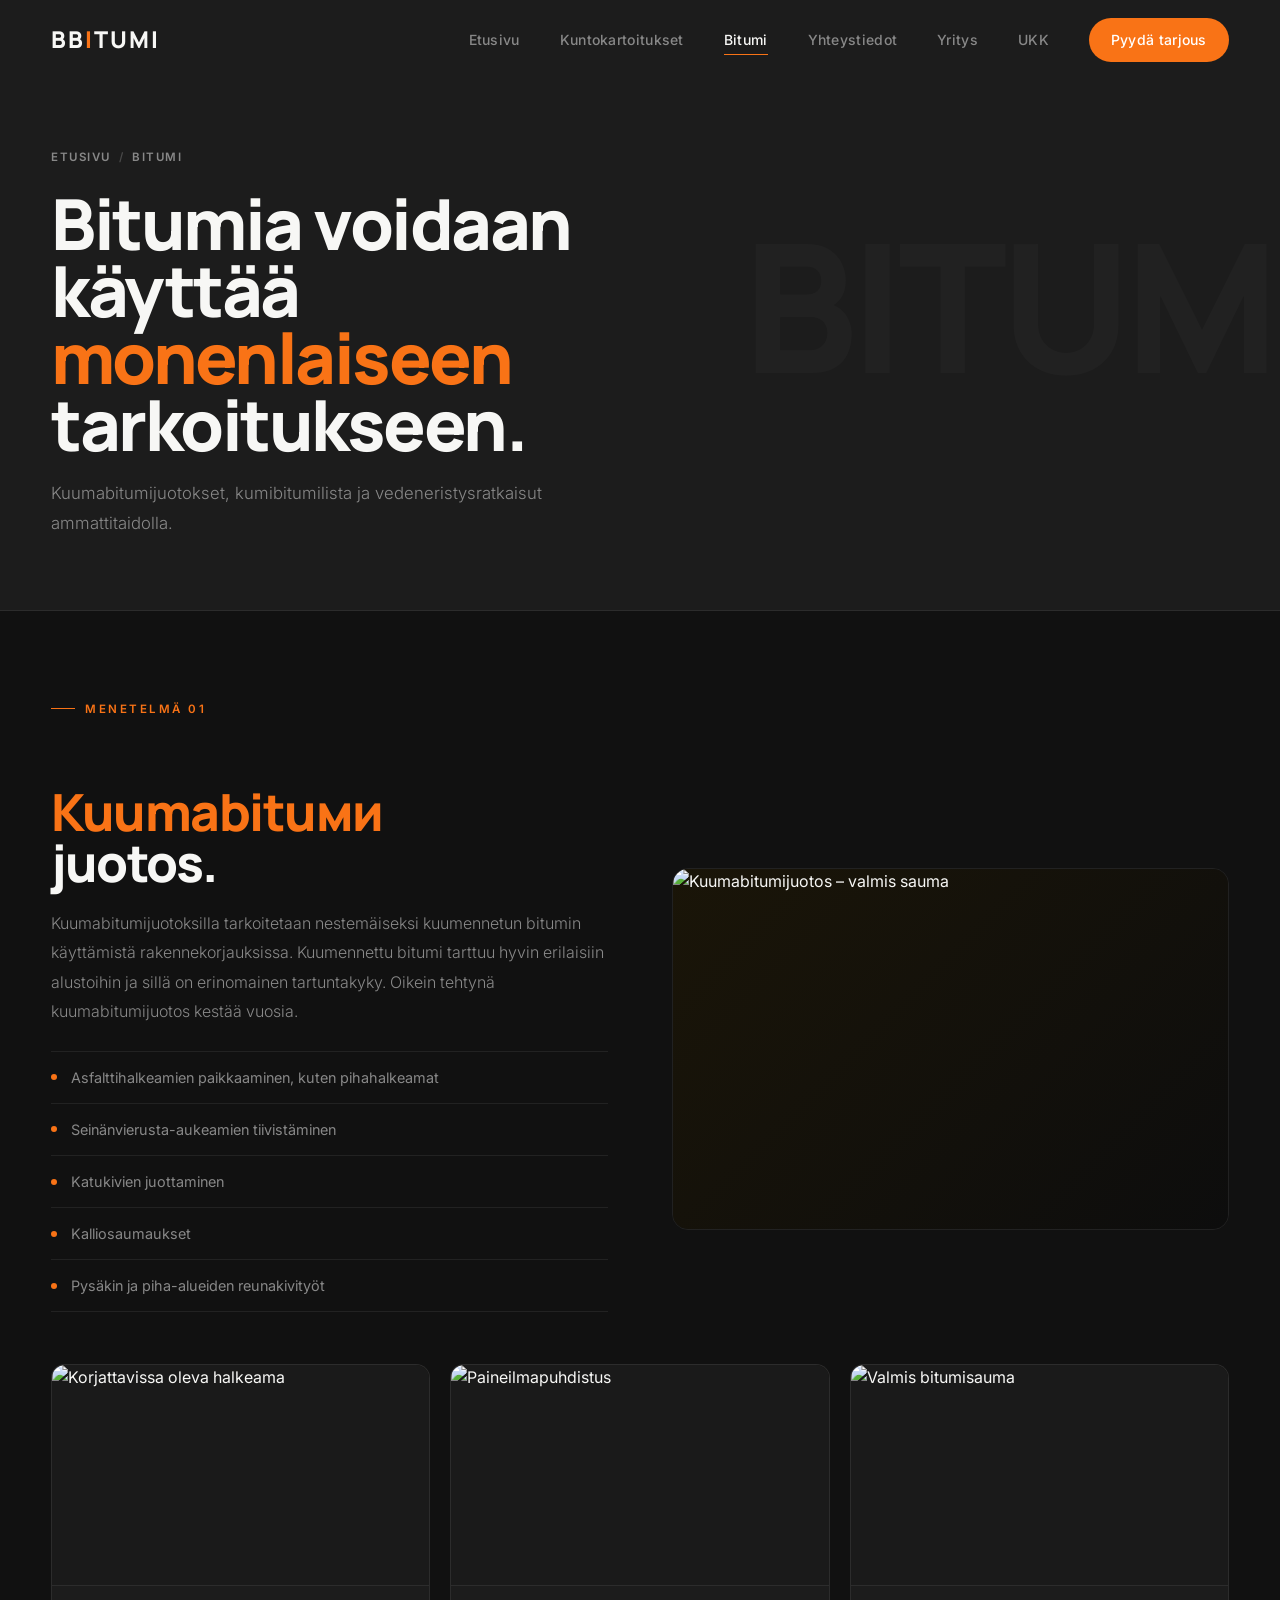
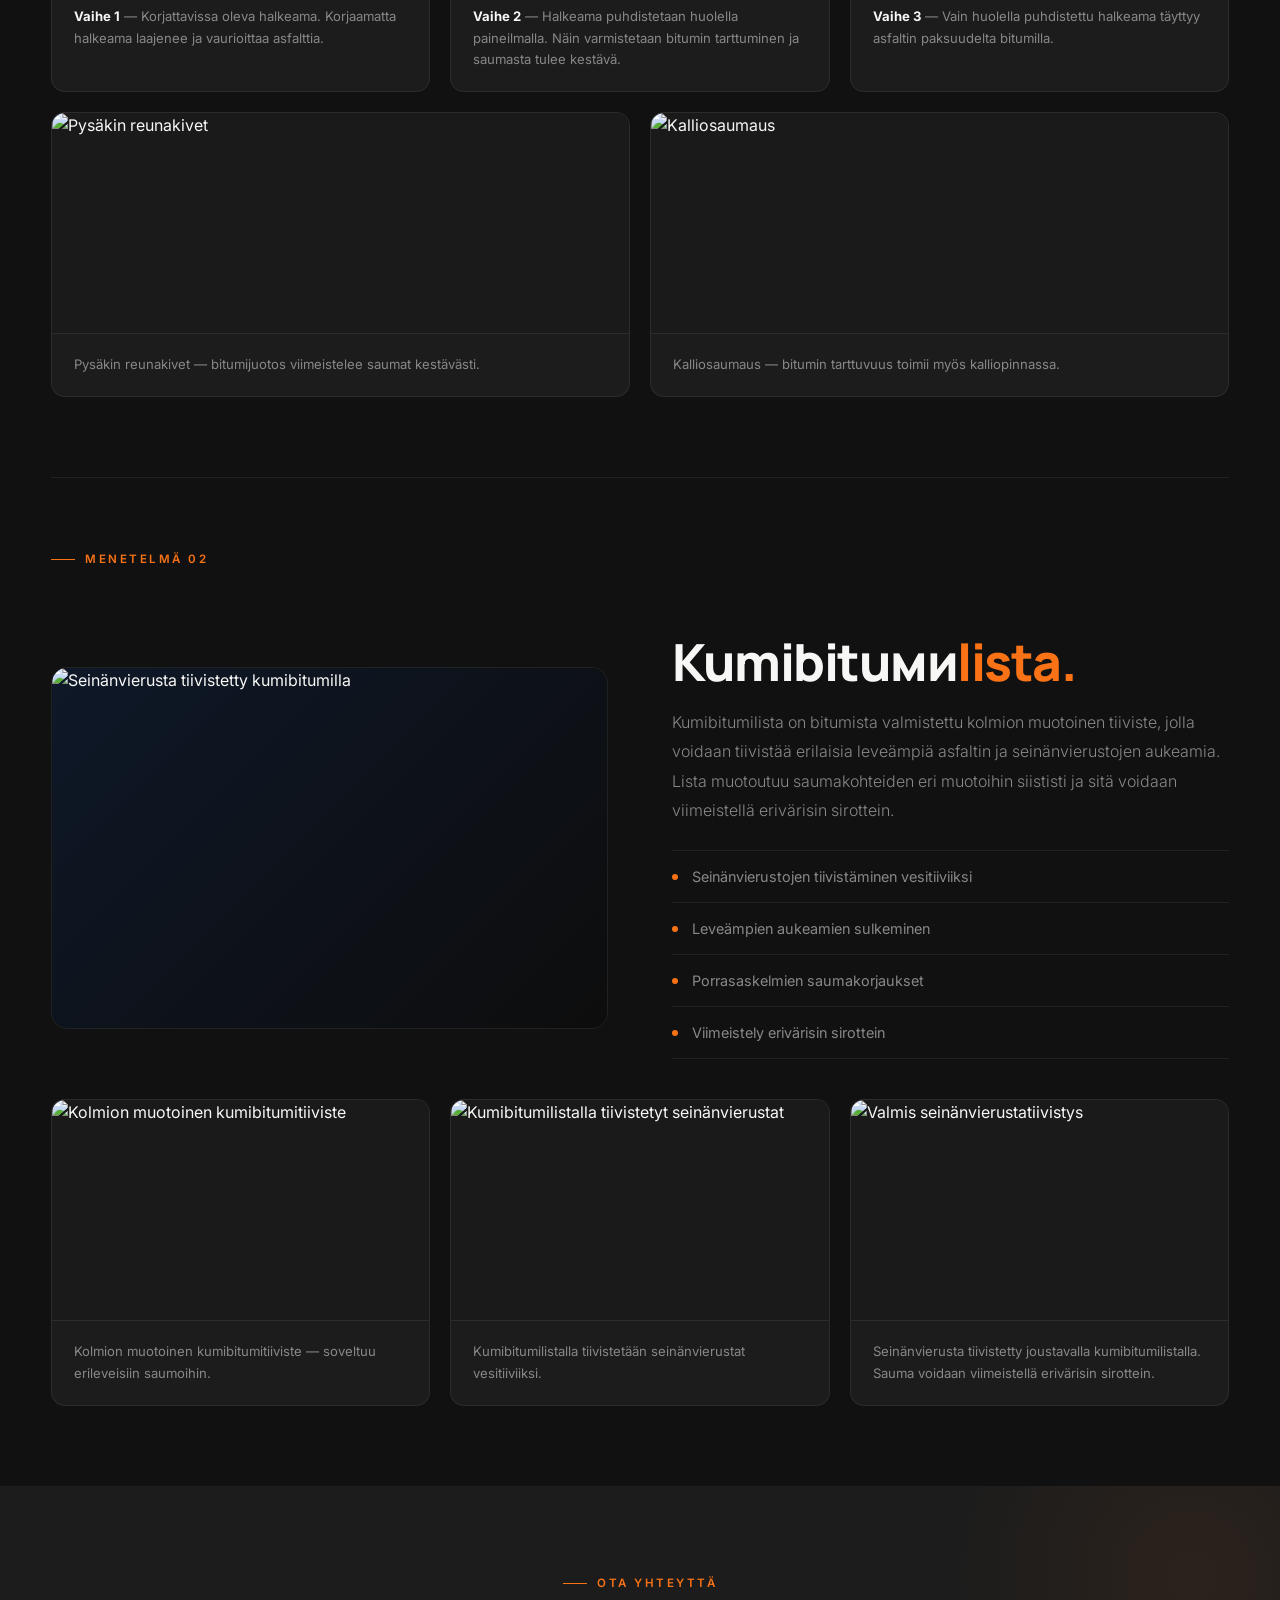
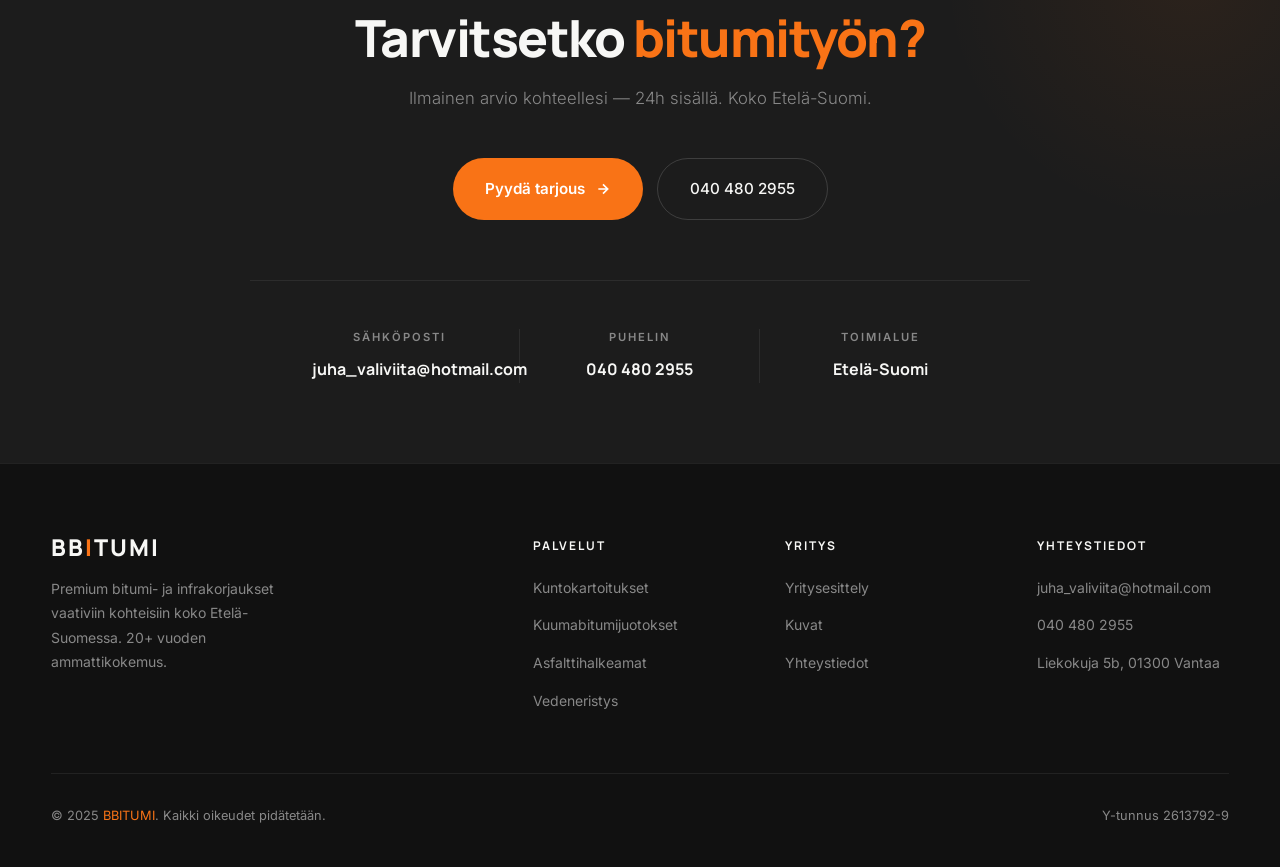
==== bitumi.html @ bae57456 "fix: link style.css in index.html, add UKK to all navbars Co-Authored-By: Claude Sonnet 4.6 <noreply" ====
<!DOCTYPE html>
<html lang="fi">
<head>
  <meta charset="UTF-8" />
  <meta name="viewport" content="width=device-width, initial-scale=1.0" />
  <meta name="description" content="Bitumi – kuumabitumijuotokset, kumibitumilista ja vedeneristysratkaisut. B. Bitumi Oy, Vantaa." />
  <title>Bitumi | BBITUMI</title>
  <link rel="preconnect" href="https://fonts.googleapis.com">
  <link rel="preconnect" href="https://fonts.gstatic.com" crossorigin>
  <link href="https://fonts.googleapis.com/css2?family=Inter:ital,wght@0,300;0,400;0,500;0,600;1,300&family=Manrope:wght@600;700;800;900&display=swap" rel="stylesheet">
  <link rel="stylesheet" href="style.css">
  <style>
    .process-grid {
      display: grid;
      grid-template-columns: repeat(3, 1fr);
      gap: 20px;
      margin-top: 52px;
    }
    .process-card {
      border-radius: 14px;
      overflow: hidden;
      border: 1px solid var(--border);
      background: var(--bg2);
      transition: border-color var(--t), transform .6s var(--ease);
    }
    .process-card:hover {
      border-color: var(--border-warm);
      transform: translateY(-4px);
    }
    .process-img {
      height: 220px;
      overflow: hidden;
      background: linear-gradient(135deg,#1a1508,#111);
    }
    .process-img img {
      width:100%; height:100%; object-fit:cover;
      transition: transform .7s var(--ease);
    }
    .process-card:hover .process-img img { transform: scale(1.05); }
    .process-caption {
      padding: 20px 22px;
      font-size: .82rem;
      color: var(--muted);
      line-height: 1.65;
      border-top: 1px solid var(--border);
    }

    .two-img { display:grid; grid-template-columns:1fr 1fr; gap:20px; margin-top:20px; }

    .method-section { margin-top: 80px; padding-top: 64px; border-top: 1px solid var(--border); }
    .method-section:first-child { margin-top:0; padding-top:0; border-top:none; }

    .method-grid { display:grid; grid-template-columns:1fr 1fr; gap:64px; align-items:center; margin-top:48px; }
    .method-grid.flip { direction:rtl; }
    .method-grid.flip > * { direction:ltr; }

    .method-text p {
      font-size:1rem; color:var(--muted); line-height:1.85; font-weight:300; margin-top:20px;
    }
    .method-uses {
      margin-top: 24px;
      display: flex;
      flex-direction: column;
      gap: 0;
    }
    .method-use-item {
      display: flex;
      align-items: center;
      gap: 14px;
      padding: 14px 0;
      border-bottom: 1px solid var(--border);
      font-size: .9rem;
      color: var(--muted);
    }
    .method-use-item:first-child { border-top: 1px solid var(--border); }
    .method-use-item::before {
      content: '';
      display: block;
      width: 6px;
      height: 6px;
      min-width: 6px;
      background: var(--accent);
      border-radius: 50%;
    }

    .method-img-wrap {
      border-radius: 16px;
      overflow: hidden;
      border: 1px solid var(--border);
    }
    .method-img-wrap img {
      width:100%; height:360px; object-fit:cover;
      transition: transform .7s var(--ease);
    }
    .method-img-wrap:hover img { transform: scale(1.03); }

    @media(max-width:768px) {
      .process-grid { grid-template-columns:1fr; }
      .two-img { grid-template-columns:1fr; }
      .method-grid { grid-template-columns:1fr; gap:32px; }
      .method-grid.flip { direction:ltr; }
    }
  </style>
</head>
<body>

  <nav class="navbar" id="navbar">
    <div class="container nav-inner">
      <a href="index.html" class="logo">BB<span class="o">I</span>TUMI</a>
      <div class="nav-links">
        <a href="index.html">Etusivu</a>
        <a href="kuntokartoitukset.html">Kuntokartoitukset</a>
        <a href="bitumi.html" class="active">Bitumi</a>
        <a href="yhteystiedot.html">Yhteystiedot</a>
        <a href="yritys.html">Yritys</a>
        <a href="index.html#ukk">UKK</a>
        <a href="yhteystiedot.html" class="nav-cta">Pyydä tarjous</a>
      </div>
      <div class="hamburger" id="ham"><span></span><span></span><span></span></div>
    </div>
  </nav>
  <div class="mob-menu" id="mobMenu">
    <a href="index.html">Etusivu</a>
    <a href="kuntokartoitukset.html">Kuntokartoitukset</a>
    <a href="bitumi.html" class="active">Bitumi</a>
    <a href="yhteystiedot.html">Yhteystiedot</a>
    <a href="yritys.html">Yritys</a>
    <a href="index.html#ukk">UKK</a>
    <a href="kuvat.html">Kuvat</a>
    <a href="yhteystiedot.html" class="mob-cta">Pyydä tarjous</a>
  </div>

  <!-- PAGE HERO -->
  <section class="page-hero">
    <div class="page-hero-bg" aria-hidden="true">BITUMI</div>
    <div class="container">
      <div class="breadcrumb reveal"><a href="index.html">Etusivu</a><span class="sep">/</span><span>Bitumi</span></div>
      <h1 class="reveal d1">Bitumia voidaan käyttää<br><span class="hl">monenlaiseen</span> tarkoitukseen.</h1>
      <p class="page-hero-sub reveal d2">Kuumabitumijuotokset, kumibitumilista ja vedeneristysratkaisut ammattitaidolla.</p>
    </div>
  </section>

  <!-- KUUMABITUMIJUOTOS -->
  <section class="sec">
    <div class="container">

      <div class="method-section">
        <div class="section-label reveal">Menetelmä 01</div>
        <div class="method-grid">
          <div class="method-text">
            <h2 class="section-h reveal d1"><span class="hl">Kuumabituми</span><br>juotos.</h2>
            <p class="reveal d2">
              Kuumabitumijuotoksilla tarkoitetaan nestemäiseksi kuumennetun bitumin käyttämistä rakennekorjauksissa. Kuumennettu bitumi tarttuu hyvin erilaisiin alustoihin ja sillä on erinomainen tartuntakyky. Oikein tehtynä kuumabitumijuotos kestää vuosia.
            </p>
            <div class="method-uses reveal d3">
              <div class="method-use-item">Asfalttihalkeamien paikkaaminen, kuten pihahalkeamat</div>
              <div class="method-use-item">Seinänvierusta-aukeamien tiivistäminen</div>
              <div class="method-use-item">Katukivien juottaminen</div>
              <div class="method-use-item">Kalliosaumaukset</div>
              <div class="method-use-item">Pysäkin ja piha-alueiden reunakivityöt</div>
            </div>
          </div>
          <div class="reveal-right d1">
            <div class="method-img-wrap">
              <img src="https://www.bbitumi.fi/files/bbitumi.palvelee.fi/Bitumi_sauma"
                   alt="Kuumabitumijuotos – valmis sauma"
                   onerror="this.style.background='linear-gradient(135deg,#1a1508,#0d0d0d)';this.removeAttribute('src')">
            </div>
          </div>
        </div>

        <!-- Prosessikuvat -->
        <div class="process-grid">
          <div class="process-card reveal">
            <div class="process-img">
              <img src="https://www.bbitumi.fi/files/bbitumi.palvelee.fi/kuvat/Uudet_kuvatUusi_kansio/WP_20140923_001.jpg"
                   alt="Korjattavissa oleva halkeama"
                   onerror="this.style.background='#1a1a1a';this.removeAttribute('src')">
            </div>
            <div class="process-caption"><strong style="color:var(--cream)">Vaihe 1</strong> — Korjattavissa oleva halkeama. Korjaamatta halkeama laajenee ja vaurioittaa asfalttia.</div>
          </div>
          <div class="process-card reveal d1">
            <div class="process-img">
              <img src="https://www.bbitumi.fi/files/bbitumi.palvelee.fi/Paineilma_puhallus"
                   alt="Paineilmapuhdistus"
                   onerror="this.style.background='#1a1a1a';this.removeAttribute('src')">
            </div>
            <div class="process-caption"><strong style="color:var(--cream)">Vaihe 2</strong> — Halkeama puhdistetaan huolella paineilmalla. Näin varmistetaan bitumin tarttuminen ja saumasta tulee kestävä.</div>
          </div>
          <div class="process-card reveal d2">
            <div class="process-img">
              <img src="https://www.bbitumi.fi/files/bbitumi.palvelee.fi/Bitumi_sauma"
                   alt="Valmis bitumisauma"
                   onerror="this.style.background='#1a1a1a';this.removeAttribute('src')">
            </div>
            <div class="process-caption"><strong style="color:var(--cream)">Vaihe 3</strong> — Vain huolella puhdistettu halkeama täyttyy asfaltin paksuudelta bitumilla.</div>
          </div>
        </div>

        <div class="two-img">
          <div class="process-card reveal">
            <div class="process-img">
              <img src="https://www.bbitumi.fi/files/bbitumi.palvelee.fi/Pysakki"
                   alt="Pysäkin reunakivet"
                   onerror="this.style.background='#1a1a1a';this.removeAttribute('src')">
            </div>
            <div class="process-caption">Pysäkin reunakivet — bitumijuotos viimeistelee saumat kestävästi.</div>
          </div>
          <div class="process-card reveal d1">
            <div class="process-img">
              <img src="https://www.bbitumi.fi/files/bbitumi.palvelee.fi/Kallio_liimaus"
                   alt="Kalliosaumaus"
                   onerror="this.style.background='#1a1a1a';this.removeAttribute('src')">
            </div>
            <div class="process-caption">Kalliosaumaus — bitumin tarttuvuus toimii myös kalliopinnassa.</div>
          </div>
        </div>
      </div>

      <!-- KUMIBITUMILISTA -->
      <div class="method-section">
        <div class="section-label reveal">Menetelmä 02</div>
        <div class="method-grid flip">
          <div class="method-text">
            <h2 class="section-h reveal d1">Kumibituми<span class="hl">lista.</span></h2>
            <p class="reveal d2">
              Kumibitumilista on bitumista valmistettu kolmion muotoinen tiiviste, jolla voidaan tiivistää erilaisia leveämpiä asfaltin ja seinänvierustojen aukeamia. Lista muotoutuu saumakohteiden eri muotoihin siististi ja sitä voidaan viimeistellä erivärisin sirottein.
            </p>
            <div class="method-uses reveal d3">
              <div class="method-use-item">Seinänvierustojen tiivistäminen vesitiiviiksi</div>
              <div class="method-use-item">Leveämpien aukeamien sulkeminen</div>
              <div class="method-use-item">Porrasaskelmien saumakorjaukset</div>
              <div class="method-use-item">Viimeistely erivärisin sirottein</div>
            </div>
          </div>
          <div class="reveal-left d1">
            <div class="method-img-wrap">
              <img src="https://www.bbitumi.fi/files/bbitumi.palvelee.fi/Hitsattava_holkka"
                   alt="Seinänvierusta tiivistetty kumibitumilla"
                   onerror="this.style.background='linear-gradient(135deg,#0e1828,#0d0d0d)';this.removeAttribute('src')">
            </div>
          </div>
        </div>

        <div class="process-grid" style="margin-top:40px;">
          <div class="process-card reveal">
            <div class="process-img">
              <img src="https://www.bbitumi.fi/Kotisivukone/files/bbitumi.palvelee.fi/holkkanauha2.jpg"
                   alt="Kolmion muotoinen kumibitumitiiviste"
                   onerror="this.style.background='#1a1a1a';this.removeAttribute('src')">
            </div>
            <div class="process-caption">Kolmion muotoinen kumibitumitiiviste — soveltuu erileveisiin saumoihin.</div>
          </div>
          <div class="process-card reveal d1">
            <div class="process-img">
              <img src="https://www.bbitumi.fi/files/bbitumi.palvelee.fi/Holkan_juotos"
                   alt="Kumibitumilistalla tiivistetyt seinänvierustat"
                   onerror="this.style.background='#1a1a1a';this.removeAttribute('src')">
            </div>
            <div class="process-caption">Kumibitumilistalla tiivistetään seinänvierustat vesitiiviiksi.</div>
          </div>
          <div class="process-card reveal d2">
            <div class="process-img">
              <img src="https://www.bbitumi.fi/files/bbitumi.palvelee.fi/Hitsattava_holkka"
                   alt="Valmis seinänvierustatiivistys"
                   onerror="this.style.background='#1a1a1a';this.removeAttribute('src')">
            </div>
            <div class="process-caption">Seinänvierusta tiivistetty joustavalla kumibitumilistalla. Sauma voidaan viimeistellä erivärisin sirottein.</div>
          </div>
        </div>
      </div>

    </div>
  </section>

  <!-- CTA -->
  <section class="cta-band">
    <div class="container">
      <div class="cta-inner">
        <div class="section-label reveal">Ota yhteyttä</div>
        <h2 class="section-h reveal d1">Tarvitsetko <span class="hl">bitumityön?</span></h2>
        <p class="section-p reveal d2">Ilmainen arvio kohteellesi — 24h sisällä. Koko Etelä-Suomi.</p>
        <div class="cta-btns reveal d3">
          <a href="mailto:juha_valiviita@hotmail.com" class="btn-primary">
            Pyydä tarjous
            <svg width="16" height="16" viewBox="0 0 24 24" fill="none" stroke="currentColor" stroke-width="2.5"><path d="M5 12h14M12 5l7 7-7 7"/></svg>
          </a>
          <a href="tel:+358404802955" class="btn-ghost">040 480 2955</a>
        </div>
        <div class="cta-contacts reveal d4">
          <div class="cc-item"><div class="cc-label">Sähköposti</div><a href="mailto:juha_valiviita@hotmail.com" class="cc-val">juha_valiviita@hotmail.com</a></div>
          <div class="cc-item"><div class="cc-label">Puhelin</div><a href="tel:+358404802955" class="cc-val">040 480 2955</a></div>
          <div class="cc-item"><div class="cc-label">Toimialue</div><div class="cc-val">Etelä-Suomi</div></div>
        </div>
      </div>
    </div>
  </section>

  <footer class="footer">
    <div class="container">
      <div class="footer-grid">
        <div class="footer-brand">
          <a href="index.html" class="logo">BB<span class="o">I</span>TUMI</a>
          <p>Premium bitumi- ja infrakorjaukset vaativiin kohteisiin koko Etelä-Suomessa. 20+ vuoden ammattikokemus.</p>
        </div>
        <div class="footer-col"><h6>Palvelut</h6><ul>
          <li><a href="kuntokartoitukset.html">Kuntokartoitukset</a></li>
          <li><a href="bitumi.html">Kuumabitumijuotokset</a></li>
          <li><a href="bitumi.html">Asfalttihalkeamat</a></li>
          <li><a href="bitumi.html">Vedeneristys</a></li>
        </ul></div>
        <div class="footer-col"><h6>Yritys</h6><ul>
          <li><a href="yritys.html">Yritysesittely</a></li>
          <li><a href="kuvat.html">Kuvat</a></li>
          <li><a href="yhteystiedot.html">Yhteystiedot</a></li>
        </ul></div>
        <div class="footer-col"><h6>Yhteystiedot</h6><ul>
          <li><a href="mailto:juha_valiviita@hotmail.com">juha_valiviita@hotmail.com</a></li>
          <li><a href="tel:+358404802955">040 480 2955</a></li>
          <li><a href="#">Liekokuja 5b, 01300 Vantaa</a></li>
        </ul></div>
      </div>
      <div class="footer-bottom">
        <p>&copy; 2025 <span class="acc">BBITUMI</span>. Kaikki oikeudet pidätetään.</p>
        <p>Y-tunnus 2613792-9</p>
      </div>
    </div>
  </footer>

  <script>
    const navbar = document.getElementById('navbar');
    window.addEventListener('scroll', () => navbar.classList.toggle('scrolled', window.scrollY > 20), {passive:true});
    const ham = document.getElementById('ham'), mob = document.getElementById('mobMenu');
    ham.addEventListener('click', () => { ham.classList.toggle('open'); mob.classList.toggle('open'); });
    mob.querySelectorAll('a').forEach(a => a.addEventListener('click', () => { ham.classList.remove('open'); mob.classList.remove('open'); }));
    const ro = new IntersectionObserver(entries => entries.forEach(e => { if(e.isIntersecting){e.target.classList.add('in');ro.unobserve(e.target);} }), {threshold:.1,rootMargin:'0px 0px -50px 0px'});
    document.querySelectorAll('.reveal,.reveal-left,.reveal-right').forEach(el => ro.observe(el));
  </script>
</body>
</html>
---- style.css ----
/* BBITUMI v2 – Shared Stylesheet */

:root {
  --bg:           #111111;
  --bg2:          #1C1C1C;
  --bg3:          #161616;
  --accent:       #F97316;
  --accent-dim:   rgba(249,115,22,0.12);
  --accent-hover: #EA6C0A;
  --cream:        #F7F7F5;
  --muted:        #888888;
  --border:       rgba(255,255,255,0.07);
  --border-warm:  rgba(249,115,22,0.25);
  --font-display: 'Manrope', sans-serif;
  --font-body:    'Inter', sans-serif;
  --ease:         cubic-bezier(0.4, 0, 0.2, 1);
  --ease-out:     cubic-bezier(0, 0, 0.2, 1);
  --t:            0.3s;
  --t-slow:       0.7s;
  --section-pad:  80px;
}

*, *::before, *::after { margin:0; padding:0; box-sizing:border-box; }
html { scroll-behavior:smooth; -webkit-font-smoothing:antialiased; -moz-osx-font-smoothing:grayscale; }
body { font-family:var(--font-body); background:var(--bg); color:var(--cream); overflow-x:hidden; line-height:1.6; }
a { text-decoration:none; color:inherit; }
img { max-width:100%; display:block; }
button { border:none; background:none; cursor:pointer; font:inherit; color:inherit; }

::-webkit-scrollbar { width:4px; }
::-webkit-scrollbar-track { background:var(--bg); }
::-webkit-scrollbar-thumb { background:var(--accent); border-radius:2px; }

.container { width:min(1280px,92%); margin:0 auto; }

/* ── Reveal ─────────────────────────────────────── */
.reveal       { opacity:0; transform:translateY(36px);  transition:opacity .9s var(--ease),transform .9s var(--ease); }
.reveal.in    { opacity:1; transform:translateY(0); }
.reveal-left  { opacity:0; transform:translateX(-40px); transition:opacity .9s var(--ease),transform .9s var(--ease); }
.reveal-left.in { opacity:1; transform:translateX(0); }
.reveal-right { opacity:0; transform:translateX(40px);  transition:opacity .9s var(--ease),transform .9s var(--ease); }
.reveal-right.in { opacity:1; transform:translateX(0); }
.d1{transition-delay:.1s} .d2{transition-delay:.2s} .d3{transition-delay:.3s}
.d4{transition-delay:.4s} .d5{transition-delay:.5s} .d6{transition-delay:.6s}

/* ── Navbar ──────────────────────────────────────── */
.navbar { position:fixed; top:0; width:100%; z-index:900; transition:background var(--t) var(--ease),border-color var(--t) var(--ease); border-bottom:1px solid transparent; }
.navbar.scrolled { background:rgba(17,17,17,.95); backdrop-filter:blur(20px) saturate(180%); -webkit-backdrop-filter:blur(20px) saturate(180%); border-bottom-color:var(--border); }
.nav-inner { height:80px; display:flex; align-items:center; justify-content:space-between; }
.logo { font-family:var(--font-display); font-size:1.45rem; font-weight:900; letter-spacing:2px; line-height:1; }
.logo .o { color:var(--accent); }
.nav-links { display:flex; gap:40px; align-items:center; }
.nav-links > a { font-size:.875rem; font-weight:500; color:var(--muted); letter-spacing:.3px; transition:color var(--t) var(--ease); position:relative; }
.nav-links > a:not(.nav-cta)::after { content:''; position:absolute; bottom:-4px; left:0; width:0; height:1px; background:var(--accent); transition:width var(--t) var(--ease); }
.nav-links > a:not(.nav-cta):hover,
.nav-links > a:not(.nav-cta).active { color:var(--cream); }
.nav-links > a:not(.nav-cta):hover::after,
.nav-links > a:not(.nav-cta).active::after { width:100%; }
.nav-cta { padding:11px 22px; background:var(--accent); border-radius:999px; font-weight:600; font-size:.85rem; color:#fff !important; transition:background var(--t),transform var(--t),box-shadow var(--t); }
.nav-cta:hover { background:var(--accent-hover); transform:translateY(-2px); box-shadow:0 8px 28px rgba(249,115,22,.35); }

.hamburger { display:none; flex-direction:column; gap:5px; padding:6px; cursor:pointer; }
.hamburger span { display:block; width:22px; height:1.5px; background:var(--cream); transition:var(--t) var(--ease); }
.hamburger.open span:nth-child(1) { transform:translateY(6.5px) rotate(45deg); }
.hamburger.open span:nth-child(2) { opacity:0; transform:scaleX(0); }
.hamburger.open span:nth-child(3) { transform:translateY(-6.5px) rotate(-45deg); }

.mob-menu { display:none; flex-direction:column; position:fixed; top:80px; left:0; right:0; background:rgba(17,17,17,.97); backdrop-filter:blur(20px); border-bottom:1px solid var(--border); z-index:899; padding:12px 0 24px; }
.mob-menu.open { display:flex; }
.mob-menu a { padding:16px 5%; font-size:1rem; font-weight:500; color:var(--muted); border-bottom:1px solid var(--border); transition:color var(--t); }
.mob-menu a:hover, .mob-menu a.active { color:var(--cream); }
.mob-menu .mob-cta { margin:20px 5% 0; text-align:center; padding:16px; background:var(--accent); border-radius:999px; color:#fff !important; font-weight:600; border:none; }

/* ── Buttons ─────────────────────────────────────── */
.btn-primary { display:inline-flex; align-items:center; gap:10px; padding:18px 32px; background:var(--accent); color:#fff; border-radius:999px; font-weight:600; font-size:.95rem; transition:background var(--t),transform var(--t),box-shadow var(--t); }
.btn-primary svg { transition:transform .3s var(--ease); }
.btn-primary:hover { background:var(--accent-hover); transform:translateY(-3px); box-shadow:0 14px 36px rgba(249,115,22,.4); }
.btn-primary:hover svg { transform:translateX(4px); }
.btn-ghost { display:inline-flex; align-items:center; gap:10px; padding:18px 32px; border:1px solid rgba(255,255,255,.15); color:var(--cream); border-radius:999px; font-weight:500; font-size:.95rem; transition:border-color var(--t),background var(--t); }
.btn-ghost:hover { background:rgba(255,255,255,.07); border-color:rgba(255,255,255,.3); }

/* ── Typography helpers ──────────────────────────── */
.section-label { display:inline-flex; align-items:center; gap:10px; font-size:.72rem; font-weight:600; letter-spacing:2.5px; text-transform:uppercase; color:var(--accent); margin-bottom:20px; }
.section-label::before { content:''; display:block; width:24px; height:1px; background:var(--accent); }
.section-h { font-family:var(--font-display); font-size:clamp(2.2rem,4vw,3.8rem); font-weight:900; line-height:1.0; letter-spacing:-1.5px; color:var(--cream); }
.section-h .hl { color:var(--accent); }
.section-p { font-size:1.05rem; color:var(--muted); line-height:1.8; font-weight:300; max-width:560px; margin-top:20px; }

/* ── Page Hero (sub-pages) ───────────────────────── */
.page-hero { padding:148px 0 72px; background:var(--bg2); position:relative; overflow:hidden; border-bottom:1px solid var(--border); }
.page-hero-bg { position:absolute; right:-40px; top:50%; transform:translateY(-50%); font-family:var(--font-display); font-size:clamp(6rem,14vw,13rem); font-weight:900; color:rgba(255,255,255,.022); letter-spacing:-6px; pointer-events:none; user-select:none; white-space:nowrap; }
.breadcrumb { display:flex; align-items:center; gap:8px; font-size:.72rem; font-weight:600; letter-spacing:1.5px; text-transform:uppercase; color:var(--muted); margin-bottom:24px; }
.breadcrumb a:hover { color:var(--cream); }
.breadcrumb .sep { color:rgba(255,255,255,.2); }
.page-hero h1 { font-family:var(--font-display); font-size:clamp(2.6rem,5.5vw,5rem); font-weight:900; line-height:.95; letter-spacing:-2.5px; color:var(--cream); max-width:760px; }
.page-hero h1 .hl { color:var(--accent); }
.page-hero-sub { margin-top:20px; font-size:1.05rem; color:var(--muted); line-height:1.8; font-weight:300; max-width:520px; }

/* ── Content sections ────────────────────────────── */
.sec { padding:var(--section-pad) 0; }
.sec.alt { background:var(--bg2); }

/* ── Hero split ──────────────────────────────────── */
.hero-split {
  display: grid;
  grid-template-columns: 1fr 1fr;
  gap: 80px;
  align-items: center;
  width: 100%;
}
.hero-right {
  display: grid;
  grid-template-columns: 1fr 1fr;
  gap: 1px;
  background: var(--border);
  border: 1px solid rgba(249,115,22,0.15);
  border-radius: 20px;
  overflow: hidden;
}
.hero-stat {
  background: rgba(17,17,17,0.8);
  backdrop-filter: blur(16px);
  -webkit-backdrop-filter: blur(16px);
  padding: 32px 28px;
  transition: background var(--t);
  position: relative;
}
.hero-stat::before {
  content: '';
  position: absolute;
  top: 0; left: 0; right: 0;
  height: 2px;
  background: var(--accent);
  transform: scaleX(0);
  transform-origin: left;
  transition: transform var(--t-slow) var(--ease);
}
.hero-stat:hover { background: rgba(28,28,28,0.9); }
.hero-stat:hover::before { transform: scaleX(1); }
.hero-stat-num {
  font-family: var(--font-display);
  font-size: 2.8rem;
  font-weight: 900;
  color: var(--accent);
  line-height: 1;
  letter-spacing: -2px;
  margin-bottom: 8px;
}
.hero-stat-desc {
  font-size: 0.78rem;
  color: var(--muted);
  line-height: 1.55;
}

/* ── FAQ ─────────────────────────────────────────── */
.faq { padding: var(--section-pad) 0; background: var(--bg2); }
.faq-header { margin-bottom: 44px; }
.faq-grid {
  display: grid;
  grid-template-columns: repeat(3, 1fr);
  gap: 1px;
  background: var(--border);
  border: 1px solid var(--border);
  border-radius: 20px;
  overflow: hidden;
}
.faq-card {
  background: var(--bg2);
  padding: 28px 24px;
  transition: background var(--t);
  position: relative;
}
.faq-card::before {
  content: '';
  position: absolute;
  top: 0; left: 0; right: 0;
  height: 2px;
  background: var(--accent);
  transform: scaleX(0);
  transform-origin: left;
  transition: transform var(--t-slow) var(--ease);
}
.faq-card:hover { background: #202020; }
.faq-card:hover::before { transform: scaleX(1); }
.faq-card-num {
  font-family: var(--font-display);
  font-size: 0.68rem;
  font-weight: 700;
  letter-spacing: 3px;
  color: var(--accent);
  opacity: 0.5;
  margin-bottom: 14px;
}
.faq-card-q {
  font-family: var(--font-display);
  font-size: 1rem;
  font-weight: 800;
  color: var(--cream);
  margin-bottom: 10px;
  line-height: 1.3;
}
.faq-card-a {
  font-size: 0.875rem;
  color: var(--muted);
  line-height: 1.75;
}

/* ── Process-ref cards ───────────────────────────── */
.refs .proc-ref {
  background: var(--bg-light2, #f2efe9);
  border: 1px solid rgba(0,0,0,0.09);
}
.refs .proc-ref-loc,
.refs .proc-ref-desc { color: var(--muted-dark, #6b6660); }
.refs .proc-ref-title { color: var(--text-dark, #1a1917); }
.refs .proc-steps { background: #d8d3cc; }

.proc-ref {
  background: var(--bg2);
  border: 1px solid var(--border);
  border-radius: 18px;
  overflow: hidden;
  transition: border-color var(--t), transform var(--t-slow), box-shadow var(--t-slow);
}
.proc-ref:hover {
  border-color: var(--border-warm);
  transform: translateY(-4px);
  box-shadow: 0 24px 48px rgba(0,0,0,0.4);
}
.proc-steps {
  display: grid;
  grid-template-columns: 1fr auto 1fr auto 1fr;
  gap: 0;
  padding: 14px;
  background: var(--bg3);
  align-items: center;
}
.proc-step-img {
  border-radius: 10px;
  overflow: hidden;
  position: relative;
  aspect-ratio: 4/3;
}
.proc-step-bg {
  width: 100%; height: 100%;
  transition: transform 0.7s var(--ease-out);
}
.proc-ref:hover .proc-step-bg { transform: scale(1.04); }
.proc-step-label {
  position: absolute;
  bottom: 8px; left: 8px;
  padding: 3px 8px;
  background: rgba(0,0,0,0.75);
  border-radius: 999px;
  font-size: 0.62rem;
  font-weight: 700;
  letter-spacing: 1.2px;
  text-transform: uppercase;
  color: var(--accent);
  backdrop-filter: blur(6px);
}
.proc-arrow {
  font-size: 1rem;
  color: var(--accent);
  opacity: 0.35;
  padding: 0 14px;
  user-select: none;
}
.proc-ref-body { padding: 18px 24px 22px; }
.proc-ref-loc {
  font-size: 0.7rem;
  font-weight: 500;
  letter-spacing: 1.5px;
  text-transform: uppercase;
  color: var(--muted);
  margin-bottom: 8px;
}
.proc-ref-title {
  font-family: var(--font-display);
  font-size: 1.15rem;
  font-weight: 800;
  letter-spacing: -0.3px;
  color: var(--cream);
  margin-bottom: 8px;
}
.proc-ref-desc { font-size: 0.875rem; color: var(--muted); line-height: 1.7; }
.ref-tags { display:flex; gap:8px; flex-wrap:wrap; margin-top:14px; }
.ref-tag { padding:4px 11px; background:var(--accent-dim); border:1px solid var(--border-warm); border-radius:999px; font-size:.72rem; font-weight:600; color:var(--accent); }

/* ── CTA band ────────────────────────────────────── */
.cta-band { padding:var(--section-pad) 0; background:var(--bg2); position:relative; overflow:hidden; }
.cta-band::before { content:''; position:absolute; top:-160px; right:-160px; width:500px; height:500px; background:radial-gradient(circle,rgba(249,115,22,.07) 0%,transparent 70%); pointer-events:none; }
.cta-inner { position:relative; z-index:1; text-align:center; max-width:780px; margin:0 auto; }
.cta-inner .section-label { justify-content:center; }
.cta-inner .section-h,
.cta-inner .section-p { text-align:center; margin-left:auto; margin-right:auto; }
.cta-btns { display:flex; gap:14px; justify-content:center; flex-wrap:wrap; margin-top:44px; }
.cta-contacts { display:flex; justify-content:center; margin-top:60px; border-top:1px solid var(--border); padding-top:48px; }
.cc-item { flex:1; max-width:240px; text-align:center; padding:0 32px; border-right:1px solid var(--border); }
.cc-item:last-child { border-right:none; }
.cc-label { font-size:.7rem; font-weight:600; letter-spacing:2px; text-transform:uppercase; color:var(--muted); margin-bottom:10px; }
.cc-val { font-family:var(--font-display); font-size:1rem; font-weight:700; color:var(--cream); transition:color var(--t); display:block; }
.cc-val:hover { color:var(--accent); }

/* ── Footer ──────────────────────────────────────── */
.footer { background:var(--bg); border-top:1px solid var(--border); padding:72px 0 40px; }
.footer-grid { display:grid; grid-template-columns:2.2fr 1fr 1fr 1fr; gap:60px; margin-bottom:60px; }
.footer-brand .logo { display:block; margin-bottom:18px; }
.footer-brand p { font-size:.875rem; color:var(--muted); line-height:1.75; max-width:260px; }
.footer-col h6 { font-family:var(--font-display); font-weight:700; font-size:.75rem; letter-spacing:2px; text-transform:uppercase; color:var(--cream); margin-bottom:20px; }
.footer-col ul { list-style:none; display:flex; flex-direction:column; gap:12px; }
.footer-col ul li a { font-size:.875rem; color:var(--muted); transition:color var(--t); }
.footer-col ul li a:hover { color:var(--cream); }
.footer-bottom { display:flex; justify-content:space-between; align-items:center; padding-top:32px; border-top:1px solid var(--border); }
.footer-bottom p { font-size:.8rem; color:var(--muted); }
.footer-bottom .acc { color:var(--accent); }

/* ── Responsive ──────────────────────────────────── */
@media (max-width:1024px) {
  .footer-grid { grid-template-columns:1fr 1fr; gap:40px; }
  .hero-split { gap: 48px; }
}
@media (max-width:768px) {
  .nav-links { display:none; }
  .hamburger { display:flex; }
  .page-hero-bg { display:none; }
  .hero-split { grid-template-columns:1fr; gap:40px; }
  .hero-right { grid-template-columns:1fr 1fr; }
  .faq-grid { grid-template-columns:1fr; }
  .proc-steps { grid-template-columns:1fr; gap:10px; }
  .proc-arrow { display:none; }
  .cta-contacts { flex-direction:column; align-items:center; gap:24px; }
  .cc-item { border-right:none; border-bottom:1px solid var(--border); padding:0 0 24px; max-width:100%; }
  .cc-item:last-child { border-bottom:none; padding-bottom:0; }
  .footer-grid { grid-template-columns:1fr; gap:32px; }
  .footer-bottom { flex-direction:column; gap:10px; text-align:center; }
}
@media (max-width:520px) {
  .hero-right { grid-template-columns:1fr; }
  .cta-btns { flex-direction:column; align-items:center; }
  .btn-primary,.btn-ghost { justify-content:center; width:100%; }
  .sec { padding:64px 0; }
  .cta-band { padding:64px 0; }
  .faq { padding:64px 0; }
}
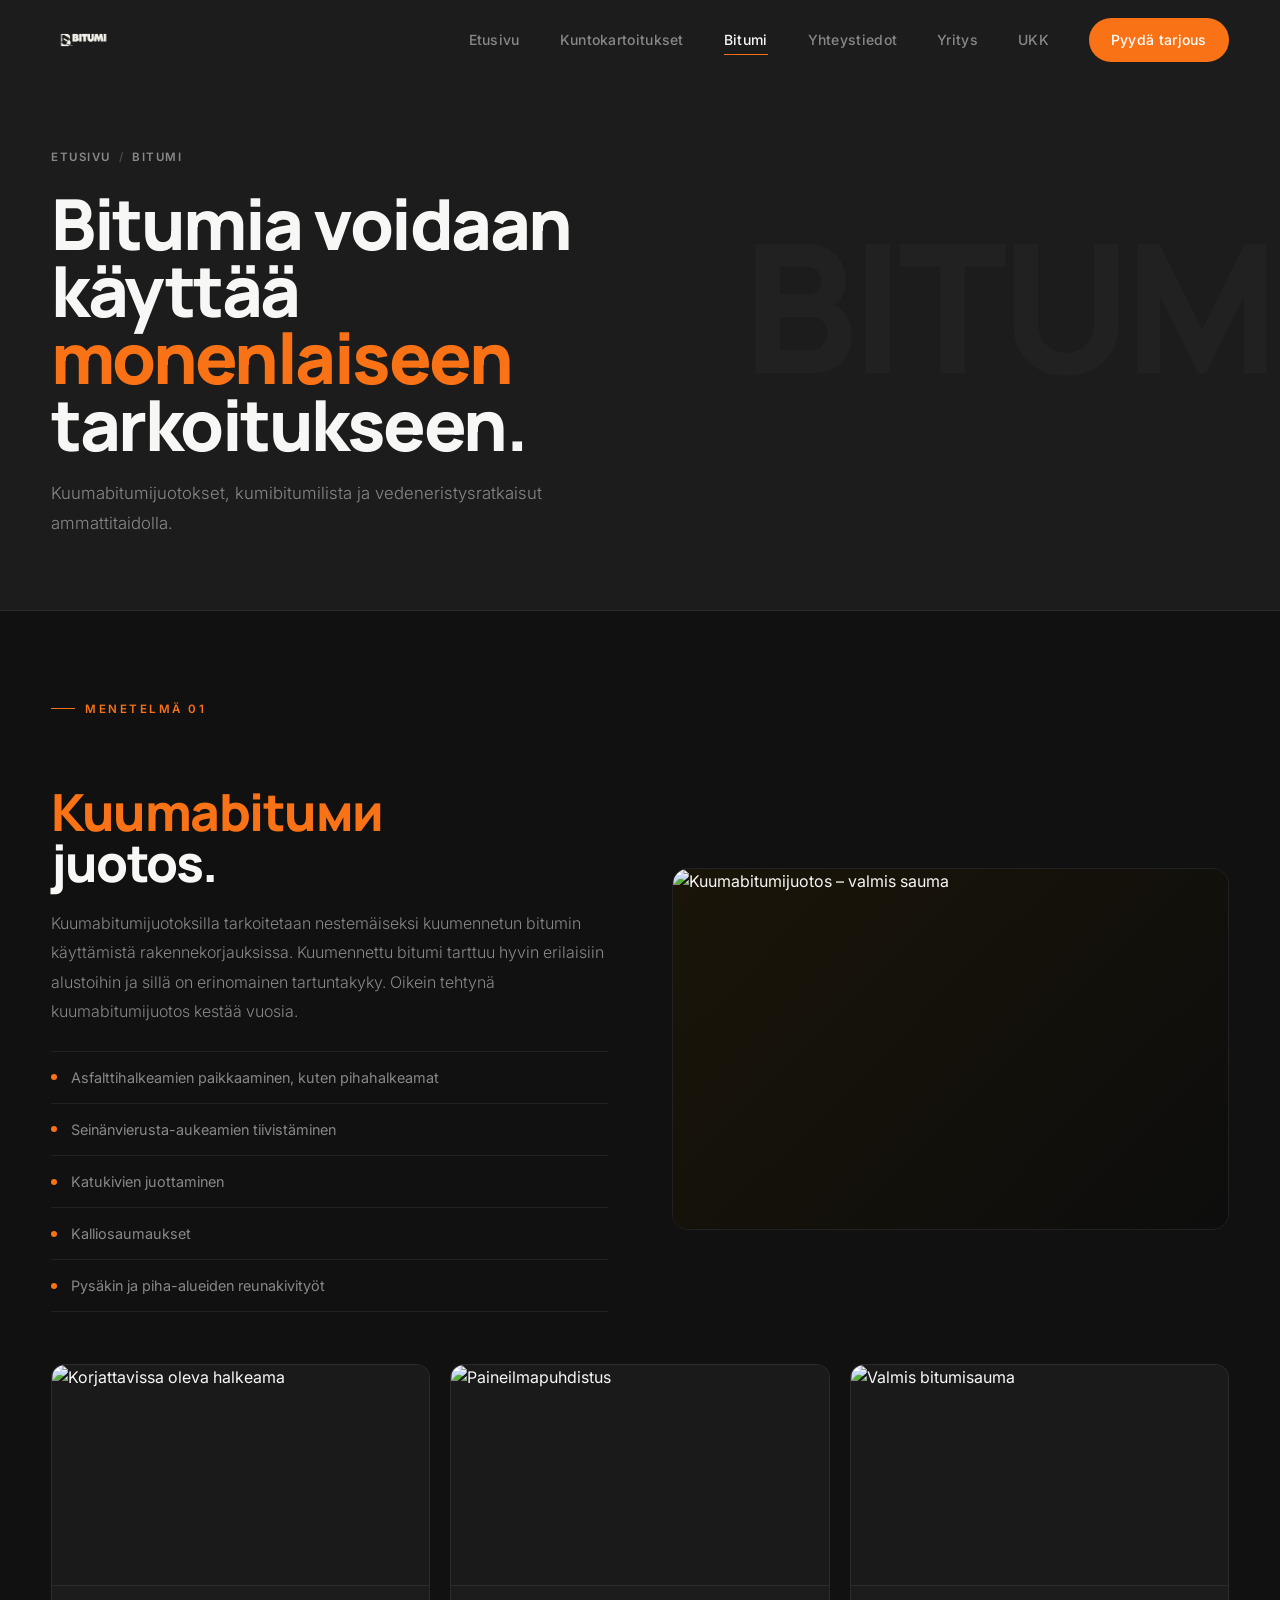
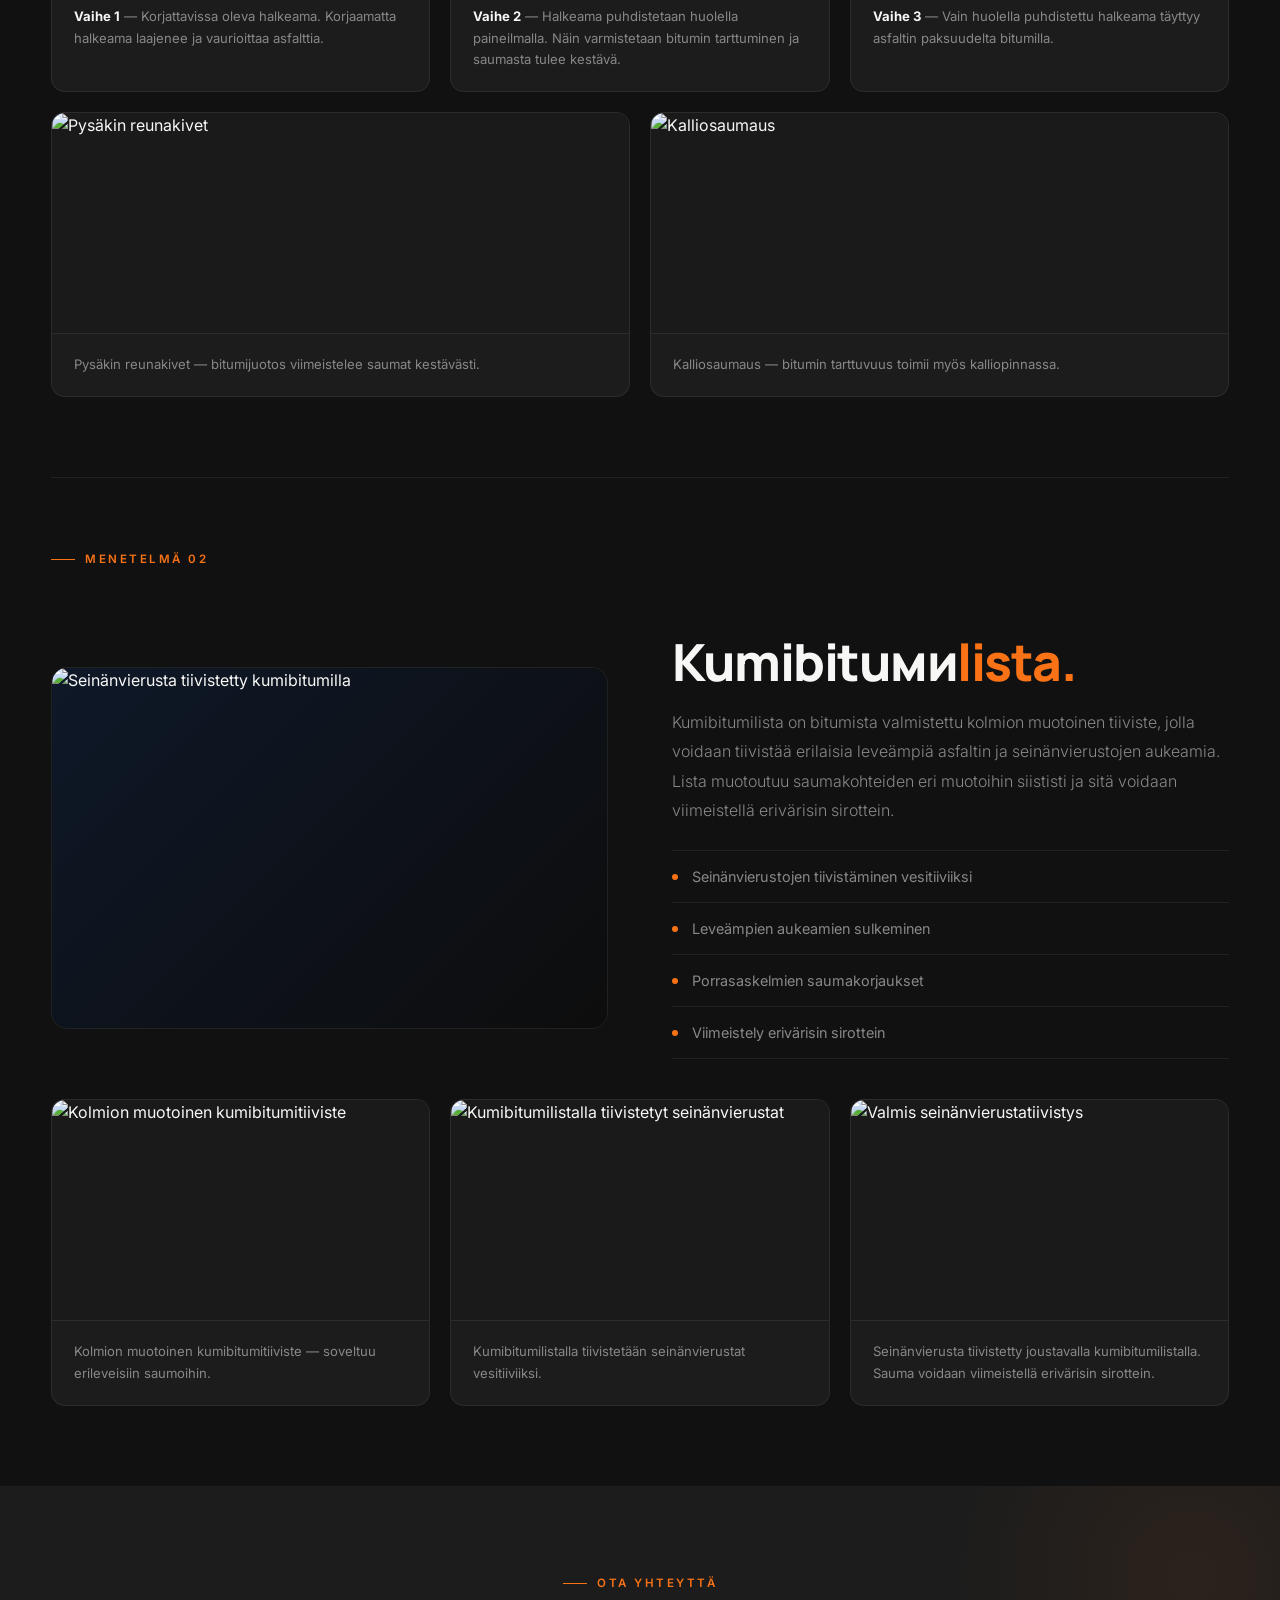
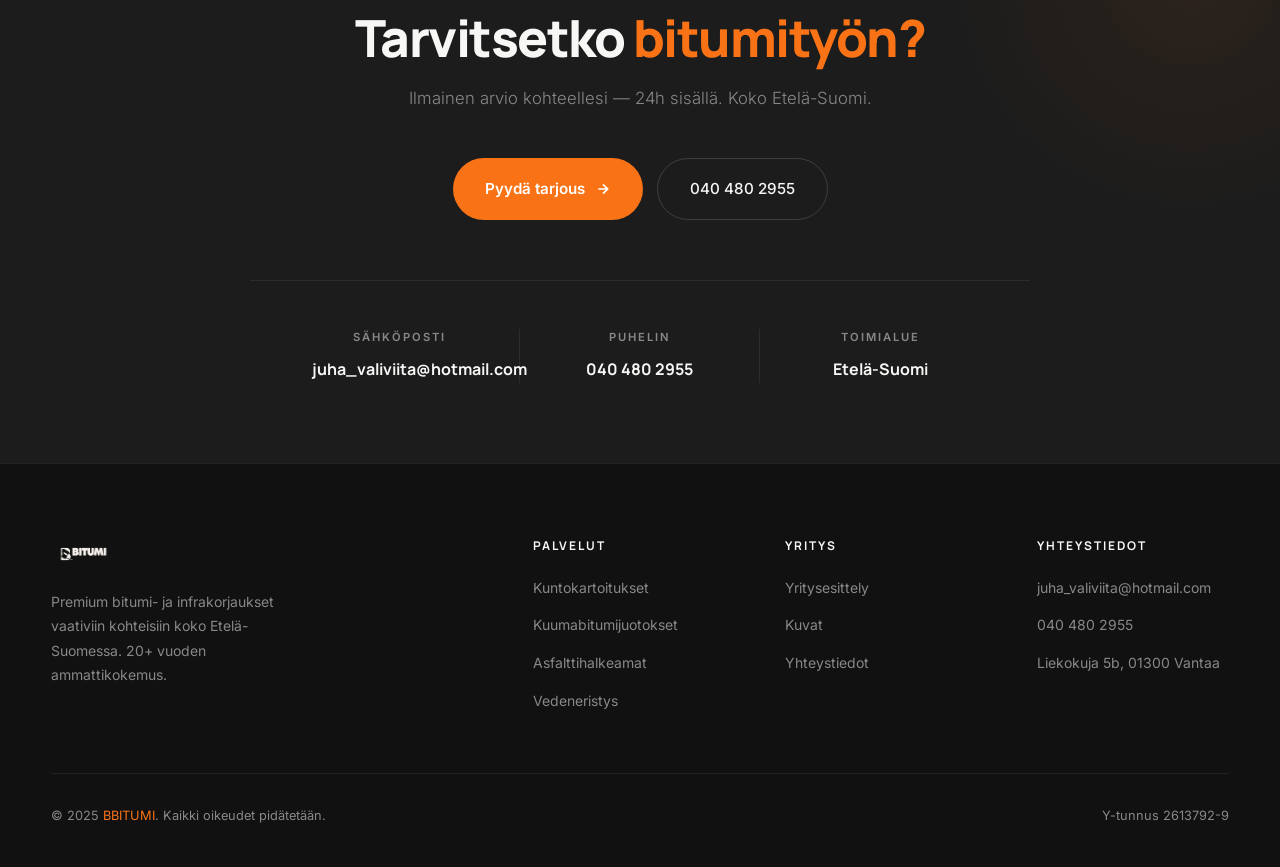
==== commit f8706607: "feat: replace text logo with bitumi-logo.png on all pages Co-Authored-By: Claude Sonnet 4.6 <noreply" ====
--- a/bitumi.html
+++ b/bitumi.html
@@ -1,4 +1,4 @@
-<!DOCTYPE html>
+﻿<!DOCTYPE html>
 <html lang="fi">
 <head>
   <meta charset="UTF-8" />
@@ -106,7 +106,7 @@
 
   <nav class="navbar" id="navbar">
     <div class="container nav-inner">
-      <a href="index.html" class="logo">BB<span class="o">I</span>TUMI</a>
+      <a href="index.html" class="logo"><img src="bitumi-logo.png" alt="BBITUMI" height="36"></a>
       <div class="nav-links">
         <a href="index.html">Etusivu</a>
         <a href="kuntokartoitukset.html">Kuntokartoitukset</a>
@@ -300,7 +300,7 @@
     <div class="container">
       <div class="footer-grid">
         <div class="footer-brand">
-          <a href="index.html" class="logo">BB<span class="o">I</span>TUMI</a>
+          <a href="index.html" class="logo"><img src="bitumi-logo.png" alt="BBITUMI" height="36"></a>
           <p>Premium bitumi- ja infrakorjaukset vaativiin kohteisiin koko Etelä-Suomessa. 20+ vuoden ammattikokemus.</p>
         </div>
         <div class="footer-col"><h6>Palvelut</h6><ul>
@@ -338,3 +338,4 @@
   </script>
 </body>
 </html>
+
--- a/style.css
+++ b/style.css
@@ -47,8 +47,8 @@
 .navbar { position:fixed; top:0; width:100%; z-index:900; transition:background var(--t) var(--ease),border-color var(--t) var(--ease); border-bottom:1px solid transparent; }
 .navbar.scrolled { background:rgba(17,17,17,.95); backdrop-filter:blur(20px) saturate(180%); -webkit-backdrop-filter:blur(20px) saturate(180%); border-bottom-color:var(--border); }
 .nav-inner { height:80px; display:flex; align-items:center; justify-content:space-between; }
-.logo { font-family:var(--font-display); font-size:1.45rem; font-weight:900; letter-spacing:2px; line-height:1; }
-.logo .o { color:var(--accent); }
+.logo { display:flex; align-items:center; line-height:1; }
+.logo img { display:block; height:36px; width:auto; }
 .nav-links { display:flex; gap:40px; align-items:center; }
 .nav-links > a { font-size:.875rem; font-weight:500; color:var(--muted); letter-spacing:.3px; transition:color var(--t) var(--ease); position:relative; }
 .nav-links > a:not(.nav-cta)::after { content:''; position:absolute; bottom:-4px; left:0; width:0; height:1px; background:var(--accent); transition:width var(--t) var(--ease); }
